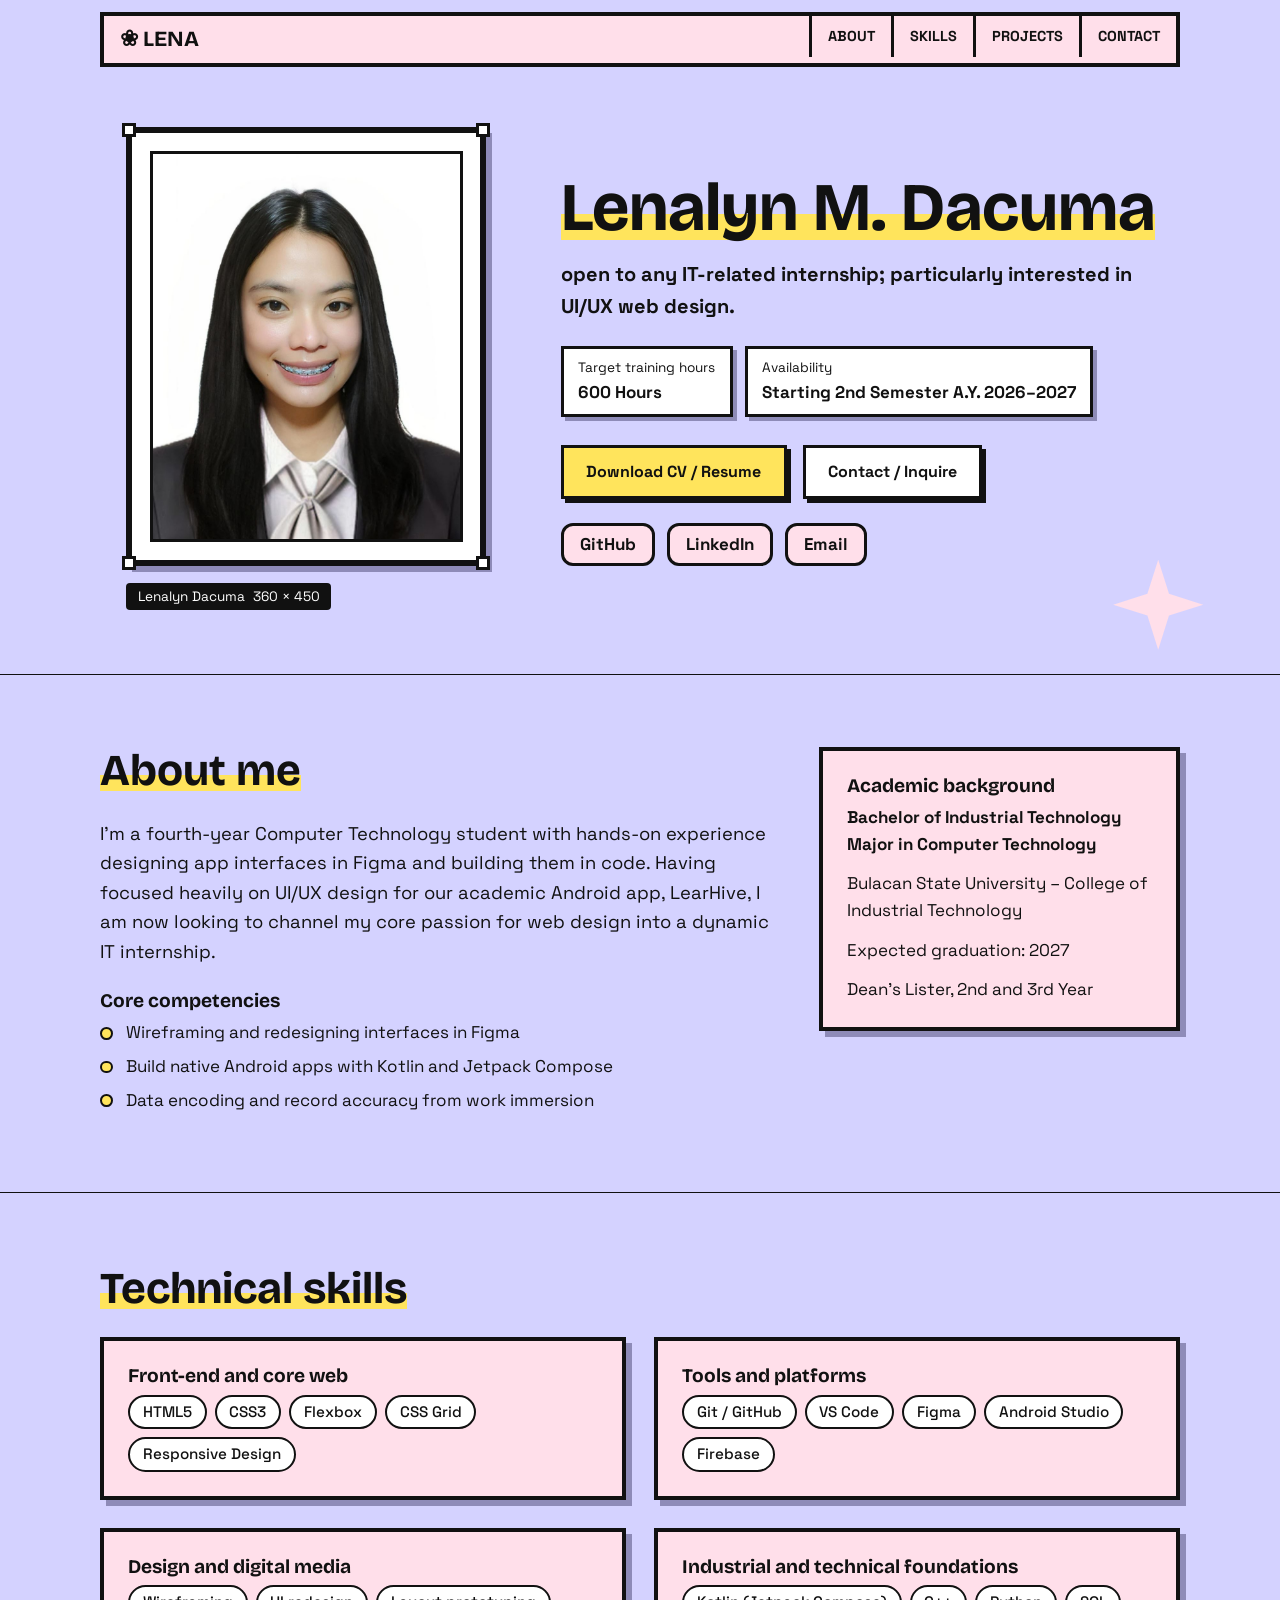
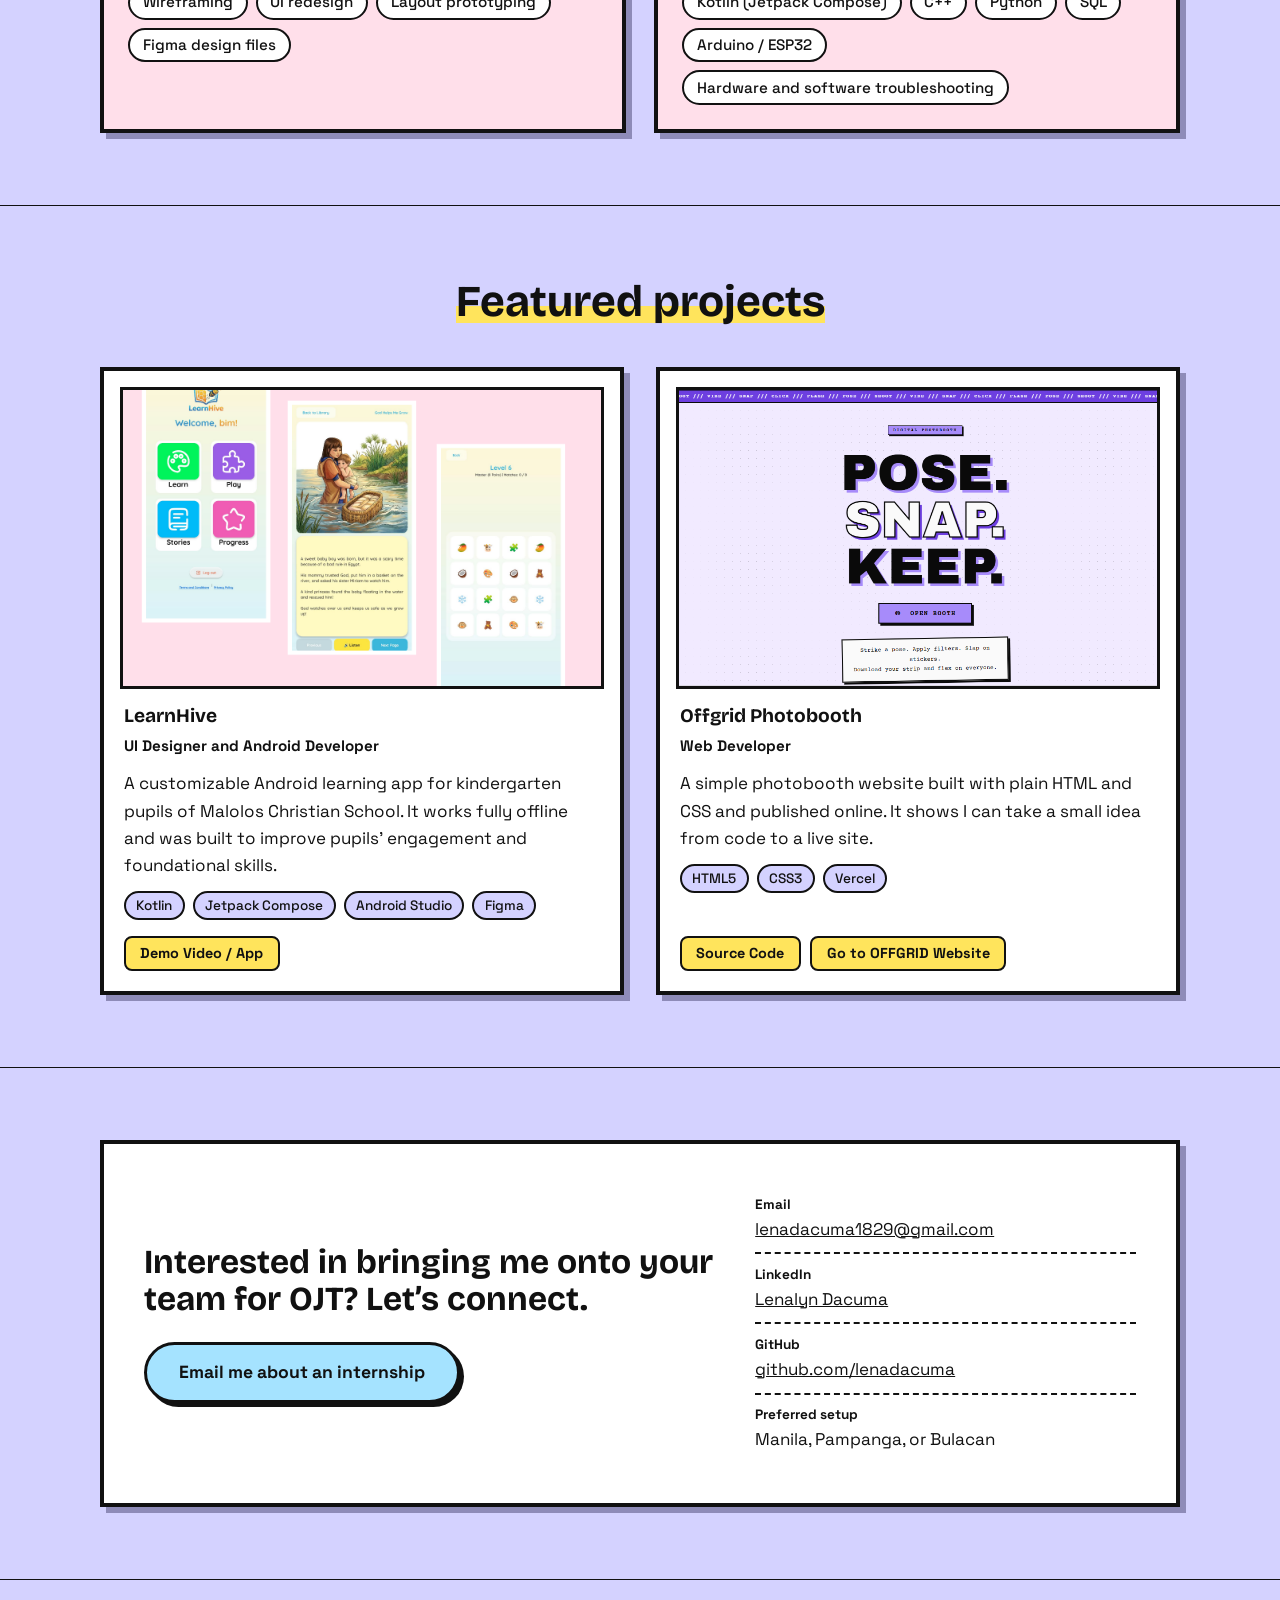
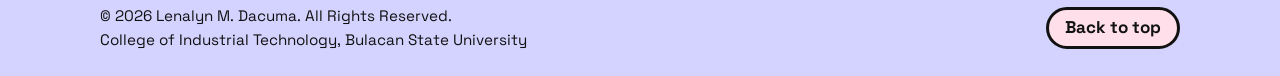
==== index.html @ 5e1abbcd "Add files via upload" ====
<!DOCTYPE html>
<html lang="en">
<head>
  <meta charset="UTF-8">
  <meta name="viewport" content="width=device-width, initial-scale=1">
  <title>Lenalyn M. Dacuma</title>
  <meta name="description" content="Portfolio of Lenalyn M. Dacuma, BIT Computer Technology student at Bulacan State University, open to UI/UX and IT internships.">
  <link rel="icon" href="data:,">
  <link rel="preconnect" href="https://fonts.googleapis.com">
  <link rel="preconnect" href="https://fonts.gstatic.com" crossorigin>
  <link href="https://fonts.googleapis.com/css2?family=Bricolage+Grotesque:wght@600;700&family=Space+Grotesk:wght@400;500;700&display=swap" rel="stylesheet">
  <link rel="stylesheet" href="assets/css/style.css">
</head>
<body id="top">
  <a class="skip-link" href="#about">Skip to content</a>

  <header class="site-header">
    <div class="container header-inner">
      <a class="brand" href="#top">❀ LENA</a>
      <nav aria-label="Main navigation">
        <ul class="nav-list">
          <li><a href="#about">About</a></li>
          <li><a href="#skills">Skills</a></li>
          <li><a href="#projects">Projects</a></li>
          <li><a href="#contact">Contact</a></li>
        </ul>
      </nav>
    </div>
  </header>

  <main>
    <!-- A. HERO -->
    <section class="hero">
      <div class="container hero-grid">
        <div class="hero-text">
          <h1>Lenalyn M. Dacuma</h1>
          <p class="role">open to any IT-related internship; particularly interested in UI/UX web design.</p>

          <dl class="metrics">
            <div>
              <dt>Target training hours</dt>
              <dd>600 Hours</dd>
            </div>
            <div>
              <dt>Availability</dt>
              <dd>Starting 2nd Semester A.Y. 2026–2027</dd>
            </div>
          </dl>

          <div class="cta-row">
            <!-- EDIT: put your CV PDF at assets/Lenalyn_Dacuma_CV.pdf -->
            <a class="btn btn-primary" href="assets/Lenalyn_Dacuma_CV.pdf" download>Download CV / Resume</a>
            <a class="btn btn-ghost" href="#contact">Contact / Inquire</a>
          </div>

          <ul class="channels">
            <li><a href="https://github.com/lenadacuma" target="_blank" rel="noopener">GitHub</a></li>
            <li><a href="https://www.linkedin.com/in/lenalyn-dacuma-a6450b441/" target="_blank" rel="noopener">LinkedIn</a></li>
            <li><a href="mailto:lenadacuma1829@gmail.com">Email</a></li>
          </ul>
        </div>

        <figure class="frame-wrap">
          <div class="frame">
            <!-- EDIT: put your photo at assets/img/profile.jpg (portrait, smart-casual or corporate attire) -->
            <img src="assets/img/profile.jpg" alt="Portrait of Lenalyn M. Dacuma" width="360" height="450">
            <i class="h tl"></i><i class="h tr"></i><i class="h bl"></i><i class="h br"></i>
          </div>
          <figcaption>Lenalyn Dacuma &nbsp;360 × 450</figcaption>
        </figure>
      </div>
    </section>

    <!-- B. ABOUT -->
    <section id="about" class="section">
      <div class="container about-grid">
        <div>
          <h2>About me</h2>
          <p class="lead">I’m a fourth-year Computer Technology student with hands-on experience designing app interfaces in Figma and building them in code. Having focused heavily on UI/UX design for our academic Android app, LearHive, I am now looking to channel my core passion for web design into a dynamic IT internship.</p>
          <h3>Core competencies</h3>
          <ul class="checklist">
            <li>Wireframing and redesigning interfaces in Figma</li>
            <li>Build native Android apps with Kotlin and Jetpack Compose</li>
            <li>Data encoding and record accuracy from work immersion</li>
          </ul>
        </div>

        <aside class="panel" aria-label="Academic background">
          <h3>Academic background</h3>
          <p class="panel-title">Bachelor of Industrial Technology<br>Major in Computer Technology</p>
          <p>Bulacan State University – College of Industrial Technology</p>
          <p>Expected graduation: 2027</p>
          <p>Dean’s Lister, 2nd and 3rd Year</p>
        </aside>
      </div>
    </section>

    <!-- C. SKILLS -->
    <section id="skills" class="section section-alt">
      <div class="container">
        <h2>Technical skills</h2>
        <div class="skills-grid">
          <div class="skill-group">
            <h3>Front-end and core web</h3>
            <ul class="tags">
              <li>HTML5</li><li>CSS3</li><li>Flexbox</li><li>CSS Grid</li><li>Responsive Design</li>
            </ul>
          </div>
          <div class="skill-group">
            <h3>Tools and platforms</h3>
            <ul class="tags">
              <li>Git / GitHub</li><li>VS Code</li><li>Figma</li><li>Android Studio</li><li>Firebase</li>
            </ul>
          </div>
          <div class="skill-group">
            <h3>Design and digital media</h3>
            <ul class="tags">
              <li>Wireframing</li><li>UI redesign</li><li>Layout prototyping</li><li>Figma design files</li>
            </ul>
          </div>
          <div class="skill-group">
            <h3>Industrial and technical foundations</h3>
            <ul class="tags">
              <li>Kotlin (Jetpack Compose)</li><li>C++</li><li>Python</li><li>SQL</li><li>Arduino / ESP32</li><li>Hardware and software troubleshooting</li>
            </ul>
          </div>
        </div>
      </div>
    </section>

    <!-- D. PROJECTS -->
    <section id="projects" class="section">
      <div class="container">
        <h2>Featured projects</h2>
        <div class="projects-grid">

          <article class="project">
            <!-- EDIT: screenshot at assets/img/projects/project1.jpg -->
            <img src="assets/img/projects/project1.png" alt="Screenshot of the LearnHive Android app" width="640" height="400" loading="lazy">
            <div class="project-body">
              <h3>LearnHive</h3>
              <p class="project-role">UI Designer and Android Developer</p> <!-- EDIT: your exact role -->
              <p>A customizable Android learning app for kindergarten pupils of Malolos Christian School. It works fully offline and was built to improve pupils’ engagement and foundational skills.</p>
              <ul class="tags tags-small">
                <li>Kotlin</li><li>Jetpack Compose</li><li>Android Studio</li><li>Figma</li>
              </ul>
              <div class="project-links">
                <!-- EDIT: replace both # links with your real GitHub repo and Figma/demo links -->
                <a href="https://drive.google.com/drive/folders/19wHzmo2LV6h9oRf9MYph3tMaqoU5iXZu?usp=drive_link" target="_blank" rel="noopener">Demo Video / App</a>
              </div>
            </div>
          </article>

          <article class="project">
            <!-- EDIT: screenshot at assets/img/projects/project3.jpg -->
            <img src="assets/img/projects/project3.png" alt="Screenshot of the Offgrid photobooth website" width="640" height="400" loading="lazy">
            <div class="project-body">
              <h3>Offgrid Photobooth</h3>
              <p class="project-role">Web Developer</p> <!-- EDIT -->
              <p>A simple photobooth website built with plain HTML and CSS and published online. It shows I can take a small idea from code to a live site.</p>
              <ul class="tags tags-small">
                <li>HTML5</li><li>CSS3</li><li>Vercel</li>
              </ul>
              <div class="project-links">
                <!-- EDIT: add the Offgrid repo link -->
                <a href="https://github.com/lenadacuma/offgrid" target="_blank" rel="noopener">Source Code</a>
                <a href="https://offgrid-b.vercel.app" target="_blank" rel="noopener">Go to OFFGRID Website</a>
              </div>
            </div>
          </article>

        </div>
      </div>
    </section>

    <!-- E. CONTACT -->
    <section id="contact" class="contact">
      <div class="container contact-grid">
        <div>
          <h2>Interested in bringing me onto your team for OJT? Let’s connect.</h2>
          <a class="btn btn-accent" href="mailto:lenadacuma1829@gmail.com?subject=OJT%20Inquiry%20for%20Lenalyn%20Dacuma">Email me about an internship</a>
        </div>
        <ul class="contact-list">
          <li><span>Email</span><a href="mailto:lenadacuma1829@gmail.com">lenadacuma1829@gmail.com</a></li>
          <li><span>LinkedIn</span><a href="https://www.linkedin.com/in/lenalyn-dacuma-a6450b441/" target="_blank" rel="noopener">Lenalyn Dacuma</a></li>
          <li><span>GitHub</span><a href="https://github.com/lenadacuma" target="_blank" rel="noopener">github.com/lenadacuma</a></li>
          <li><span>Preferred setup</span>Manila, Pampanga, or Bulacan</li>
        </ul>
      </div>
    </section>
  </main>

  <!-- F. FOOTER -->
  <footer class="site-footer">
    <div class="container footer-inner">
      <div>
        <p>© 2026 Lenalyn M. Dacuma. All Rights Reserved.</p>
        <p>College of Industrial Technology, Bulacan State University</p>
      </div>
      <a href="#top">Back to top</a>
    </div>
  </footer>
</body>
</html>
---- assets/css/style.css ----
/* ==========================================================
   Lenalyn M. Dacuma | OJT Portfolio
   Look: lavender page, pink panels, thick black outlines,
   hard offset shadows, yellow highlighter on headings.
   ========================================================== */

:root {
  --lavender: #d4d2ff;
  --pink: #ffdfea;
  --yellow: #ffe45c;
  --sky: #a5e3ff;
  --white: #ffffff;
  --ink: #111111;
  --shadow: #8e8bb8;
  --border: 3px solid var(--ink);
  --offset: 6px 6px 0 var(--shadow);
}

*,
*::before,
*::after {
  box-sizing: border-box;
}

html {
  scroll-behavior: smooth;
  scroll-padding-top: 90px;
}

body {
  margin: 0;
  font-family: "Space Grotesk", system-ui, -apple-system, "Segoe UI", sans-serif;
  font-size: 1.0625rem;
  line-height: 1.6;
  color: var(--ink);
  background: var(--lavender);
  overflow-x: hidden;
}

img {
  max-width: 100%;
  height: auto;
}

h1,
h2,
h3 {
  margin: 0;
  font-family: "Bricolage Grotesque", "Space Grotesk", system-ui, sans-serif;
  line-height: 1.1;
}

p {
  margin: 0 0 0.75rem;
}

a {
  color: inherit;
}

ul {
  margin: 0;
  padding: 0;
  list-style: none;
}

.container {
  width: min(1080px, 100% - 2.5rem);
  margin-inline: auto;
}

:focus-visible {
  outline: 3px solid var(--ink);
  outline-offset: 3px;
}

.skip-link {
  position: absolute;
  left: 1rem;
  top: -4rem;
  padding: 0.5rem 1rem;
  background: var(--yellow);
  border: var(--border);
  z-index: 100;
}

.skip-link:focus {
  top: 1rem;
}

/* ---------- Headings with yellow highlighter ---------- */
h1,
h2 {
  display: inline-block;
  background: linear-gradient(transparent 58%, var(--yellow) 58%, var(--yellow) 92%, transparent 92%);
}

h2 {
  font-size: clamp(1.9rem, 4.5vw, 2.75rem);
  margin-bottom: 1.5rem;
}

h3 {
  font-size: 1.2rem;
  margin-bottom: 0.5rem;
}

/* ---------- Header ---------- */
.site-header {
  position: sticky;
  top: 0;
  z-index: 50;
  padding: 0.75rem 0;
  background: var(--lavender);
}

.header-inner {
  display: flex;
  align-items: stretch;
  justify-content: space-between;
  flex-wrap: wrap;
  background: var(--pink);
  border: 4px solid var(--ink);
}

.brand {
  padding: 0.4rem 1rem;
  font-family: "Bricolage Grotesque", sans-serif;
  font-weight: 700;
  font-size: 1.35rem;
  text-decoration: none;
}

.nav-list {
  display: flex;
  flex-wrap: wrap;
}

.nav-list a {
  display: block;
  padding: 0.55rem 1rem;
  border-left: var(--border);
  font-weight: 700;
  text-decoration: none;
  text-transform: uppercase;
  font-size: 0.9rem;
  transition: background 0.15s;
}

.nav-list a:hover {
  background: var(--yellow);
}

.nav-list a:active {
  background: var(--sky);
}

/* ---------- Buttons ---------- */
.btn {
  display: inline-block;
  padding: 0.7rem 1.4rem;
  font-family: inherit;
  font-size: 1rem;
  font-weight: 700;
  text-decoration: none;
  color: var(--ink);
  border: var(--border);
  box-shadow: 4px 4px 0 var(--ink);
  transition: transform 0.12s, box-shadow 0.12s, background 0.12s;
}

.btn:hover {
  transform: translate(-2px, -2px);
  box-shadow: 6px 6px 0 var(--ink);
}

.btn:active {
  transform: translate(3px, 3px);
  box-shadow: 0 0 0 var(--ink);
}

.btn-primary {
  background: var(--yellow);
}

.btn-ghost {
  background: var(--white);
}

.btn-accent {
  background: var(--sky);
  border-radius: 999px;
  padding: 0.85rem 2rem;
  font-size: 1.1rem;
}

/* ---------- Hero ---------- */
.hero {
  position: relative;
  padding: 3rem 0 4rem;
  border-bottom: 1px solid var(--ink);
}

.hero::after {
  content: "";
  position: absolute;
  right: 6%;
  bottom: 1.5rem;
  width: 90px;
  height: 90px;
  background: var(--pink);
  clip-path: polygon(50% 0, 62% 38%, 100% 50%, 62% 62%, 50% 100%, 38% 62%, 0 50%, 38% 38%);
  pointer-events: none;
}

.hero-grid {
  display: grid;
  grid-template-columns: 0.8fr 1.2fr;
  gap: 3rem;
  align-items: center;
}

.hero-text {
  order: 2;
}

.frame-wrap {
  order: 1;
  margin: 0;
  justify-self: center;
  width: min(100%, 360px);
}

h1 {
  font-size: clamp(2.5rem, 7vw, 4.25rem);
  margin-bottom: 0.75rem;
}

.role {
  font-size: 1.25rem;
  font-weight: 700;
  margin-bottom: 1.5rem;
}

.metrics {
  display: flex;
  flex-wrap: wrap;
  gap: 0.75rem;
  margin: 0 0 1.75rem;
}

.metrics div {
  padding: 0.5rem 0.9rem;
  background: var(--white);
  border: var(--border);
  box-shadow: 4px 4px 0 var(--shadow);
}

.metrics dt {
  font-size: 0.85rem;
}

.metrics dd {
  margin: 0;
  font-weight: 700;
}

.cta-row {
  display: flex;
  flex-wrap: wrap;
  gap: 1rem;
  margin-bottom: 1.5rem;
}

.channels {
  display: flex;
  flex-wrap: wrap;
  gap: 0.75rem;
}

.channels a {
  display: inline-block;
  padding: 0.3rem 1rem;
  background: var(--pink);
  border: var(--border);
  border-radius: 12px;
  font-weight: 700;
  text-decoration: none;
  transition: background 0.15s, transform 0.15s;
}

.channels a:hover {
  background: var(--yellow);
  transform: translateY(-2px);
}

/* Photo in a sketchy white frame with design-tool handles */
.frame {
  position: relative;
  padding: 1.1rem;
  background: var(--white);
  border: 6px solid var(--ink);
  box-shadow: var(--offset);
}

.frame img {
  display: block;
  width: 100%;
  aspect-ratio: 4 / 5;
  object-fit: cover;
  background: var(--pink);
  border: var(--border);
}

.h {
  position: absolute;
  width: 14px;
  height: 14px;
  background: var(--white);
  border: 3px solid var(--ink);
}

.tl { top: -10px; left: -10px; }
.tr { top: -10px; right: -10px; }
.bl { bottom: -10px; left: -10px; }
.br { bottom: -10px; right: -10px; }

figcaption {
  display: inline-block;
  margin-top: 1.1rem;
  padding: 0.15rem 0.7rem;
  background: var(--ink);
  color: var(--white);
  font-size: 0.85rem;
  border-radius: 4px;
}

/* ---------- Sections ---------- */
.section {
  padding: 4.5rem 0;
  border-bottom: 1px solid var(--ink);
}

.lead {
  font-size: 1.15rem;
  margin-bottom: 1.5rem;
}

.about-grid {
  display: grid;
  grid-template-columns: 1.3fr 0.7fr;
  gap: 3rem;
  align-items: start;
}

.checklist li {
  position: relative;
  padding-left: 1.6rem;
  margin-bottom: 0.4rem;
}

.checklist li::before {
  content: "";
  position: absolute;
  left: 0;
  top: 0.45em;
  width: 0.8rem;
  height: 0.8rem;
  background: var(--yellow);
  border: 2px solid var(--ink);
  border-radius: 50%;
}

.panel {
  padding: 1.5rem;
  background: var(--pink);
  border: 4px solid var(--ink);
  box-shadow: var(--offset);
}

.panel-title {
  font-weight: 700;
}

.panel p:last-child {
  margin-bottom: 0;
}

/* ---------- Skills ---------- */
.skills-grid {
  display: grid;
  grid-template-columns: repeat(2, 1fr);
  gap: 1.75rem;
}

.skill-group {
  padding: 1.5rem;
  background: var(--pink);
  border: 4px solid var(--ink);
  box-shadow: var(--offset);
}

.tags {
  display: flex;
  flex-wrap: wrap;
  gap: 0.5rem;
}

.tags li {
  padding: 0.2rem 0.8rem;
  background: var(--white);
  border: 2px solid var(--ink);
  border-radius: 999px;
  font-size: 0.95rem;
  font-weight: 500;
}

.tags-small li {
  font-size: 0.85rem;
  padding: 0.1rem 0.65rem;
  background: var(--lavender);
}

/* ---------- Projects ---------- */
#projects {
  position: relative;
}

#projects h2 {
  display: block;
  width: fit-content;
  margin-inline: auto;
  margin-bottom: 2.5rem;
}

.projects-grid {
  display: grid;
  grid-template-columns: repeat(auto-fit, minmax(290px, 1fr));
  gap: 2rem;
}

.project {
  display: flex;
  flex-direction: column;
  background: var(--white);
  border: 4px solid var(--ink);
  box-shadow: var(--offset);
  transition: transform 0.15s, box-shadow 0.15s;
}

.project:hover {
  transform: translate(-3px, -3px);
  box-shadow: 9px 9px 0 var(--shadow);
}

.project img {
  display: block;
  width: calc(100% - 2rem);
  margin: 1rem 1rem 0;
  aspect-ratio: 16 / 10;
  object-fit: cover;
  background: var(--pink);
  border: var(--border);
}

.project-body {
  display: flex;
  flex-direction: column;
  flex: 1;
  padding: 1rem 1.25rem 1.25rem;
}

.project-role {
  font-weight: 700;
  font-size: 0.95rem;
}

.project-body .tags {
  margin-bottom: 1rem;
}

.project-links {
  display: flex;
  flex-wrap: wrap;
  gap: 0.6rem;
  margin-top: auto;
}

.project-links a {
  padding: 0.25rem 0.9rem;
  background: var(--yellow);
  border: 2px solid var(--ink);
  border-radius: 8px;
  font-size: 0.9rem;
  font-weight: 700;
  text-decoration: none;
  transition: background 0.15s;
}

.project-links a:hover {
  background: var(--sky);
}

/* ---------- Contact ---------- */
.contact {
  padding: 4.5rem 0;
}

.contact-grid {
  display: grid;
  grid-template-columns: 1.2fr 0.8fr;
  gap: 2.5rem;
  align-items: center;
  padding: 2.5rem;
  background: var(--white);
  border: 4px solid var(--ink);
  box-shadow: var(--offset);
}

.contact h2 {
  display: block;
  font-size: clamp(1.5rem, 3.5vw, 2.1rem);
  background: none;
  margin-bottom: 1.5rem;
}

.contact-list li {
  display: flex;
  flex-direction: column;
  padding: 0.6rem 0;
  border-bottom: 2px dashed var(--ink);
  overflow-wrap: anywhere;
}

.contact-list li:last-child {
  border-bottom: 0;
}

.contact-list span {
  font-size: 0.85rem;
  font-weight: 700;
}

.contact-list a:hover {
  background: var(--yellow);
}

/* ---------- Footer ---------- */
.site-footer {
  padding: 1.5rem 0;
  border-top: 1px solid var(--ink);
}

.footer-inner {
  display: flex;
  flex-wrap: wrap;
  align-items: center;
  justify-content: space-between;
  gap: 1rem;
}

.site-footer p {
  margin: 0;
  font-size: 0.95rem;
}

.site-footer a {
  padding: 0.3rem 1rem;
  background: var(--pink);
  border: var(--border);
  border-radius: 999px;
  font-weight: 700;
  text-decoration: none;
  transition: background 0.15s;
}

.site-footer a:hover {
  background: var(--yellow);
}

/* ---------- Tablet ---------- */
@media (max-width: 860px) {
  .hero-grid,
  .about-grid,
  .contact-grid {
    grid-template-columns: 1fr;
  }

  .hero-text,
  .frame-wrap {
    order: 0;
  }

  .hero::after {
    width: 60px;
    height: 60px;
  }
}

/* ---------- Mobile ---------- */
@media (max-width: 560px) {
  body {
    font-size: 1rem;
  }

  .header-inner {
    justify-content: center;
  }

  .nav-list a {
    padding: 0.5rem 0.7rem;
    font-size: 0.8rem;
  }

  .skills-grid {
    grid-template-columns: 1fr;
  }

  .section,
  .contact {
    padding: 3rem 0;
  }

  .contact-grid {
    padding: 1.5rem;
  }

  .btn {
    width: 100%;
    text-align: center;
  }

  .hero::after {
    display: none;
  }
}

@media (prefers-reduced-motion: reduce) {
  html {
    scroll-behavior: auto;
  }

  * {
    transition: none !important;
  }
}
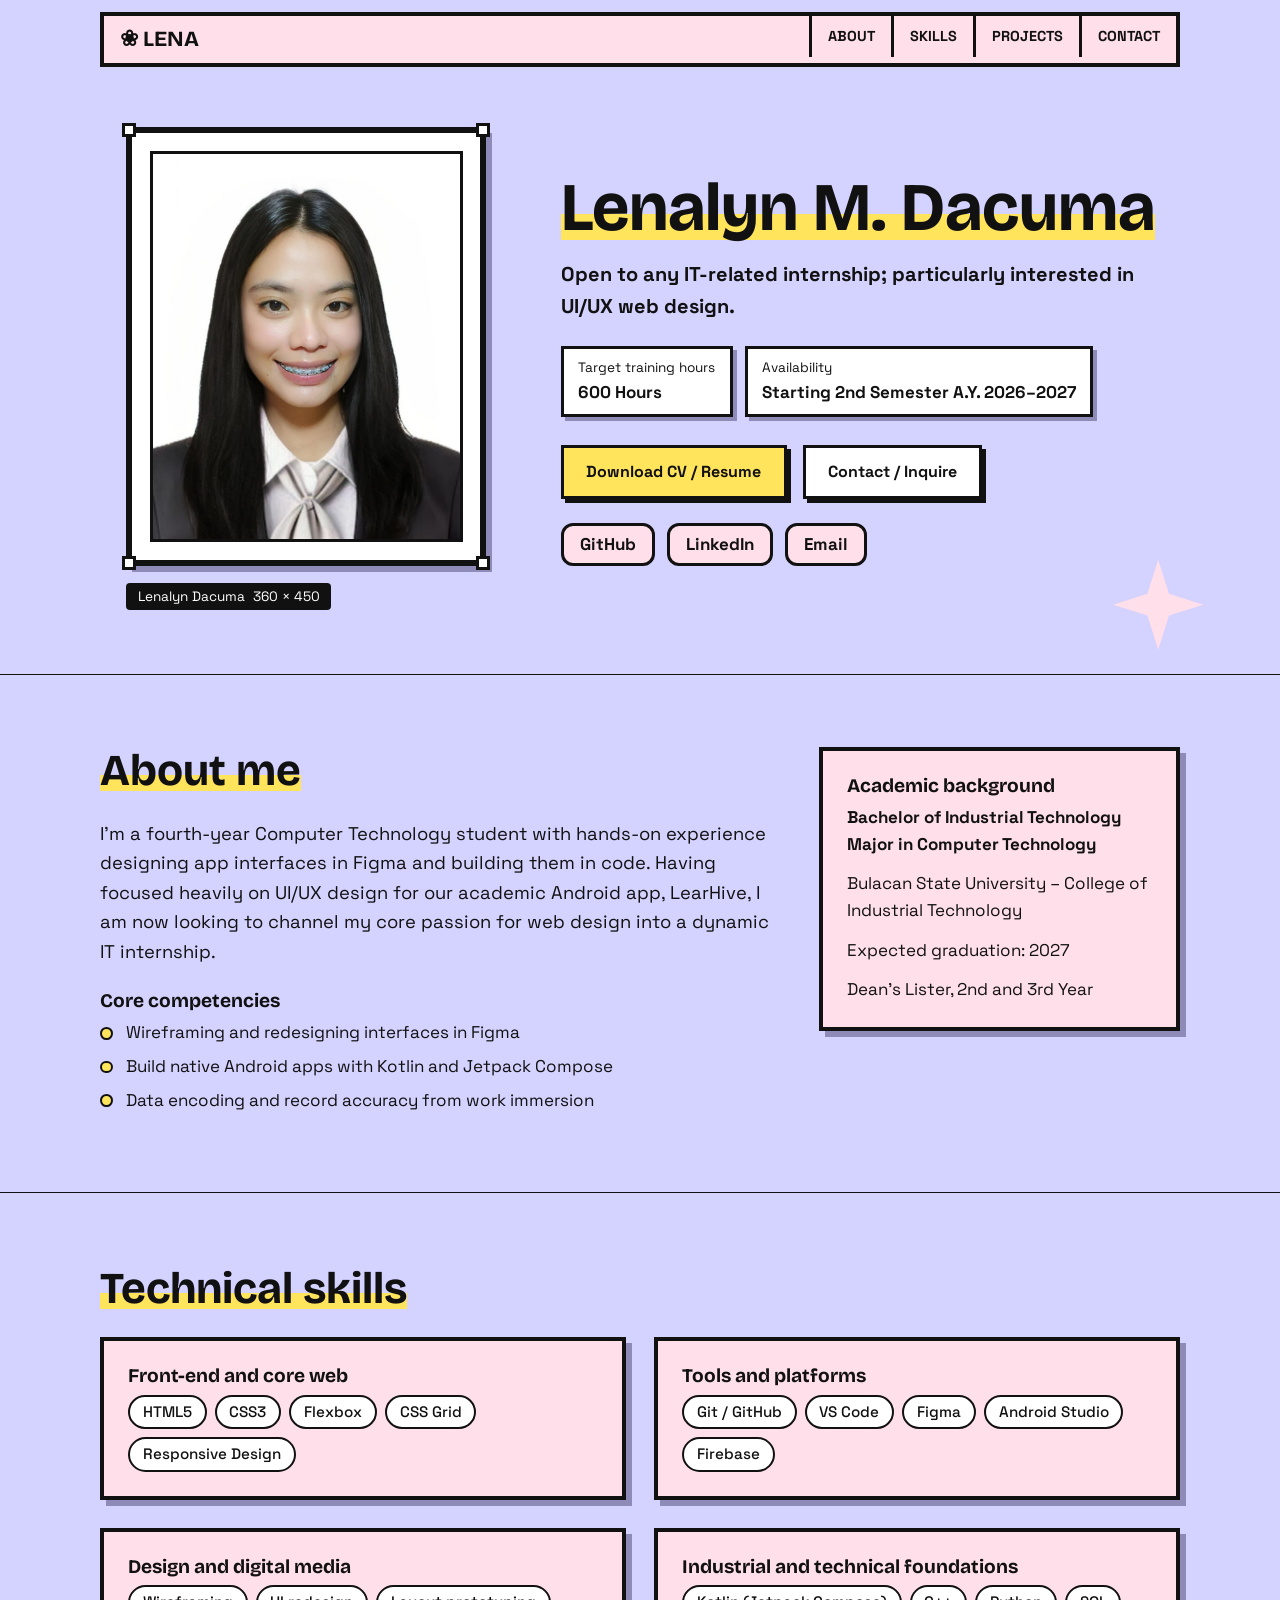
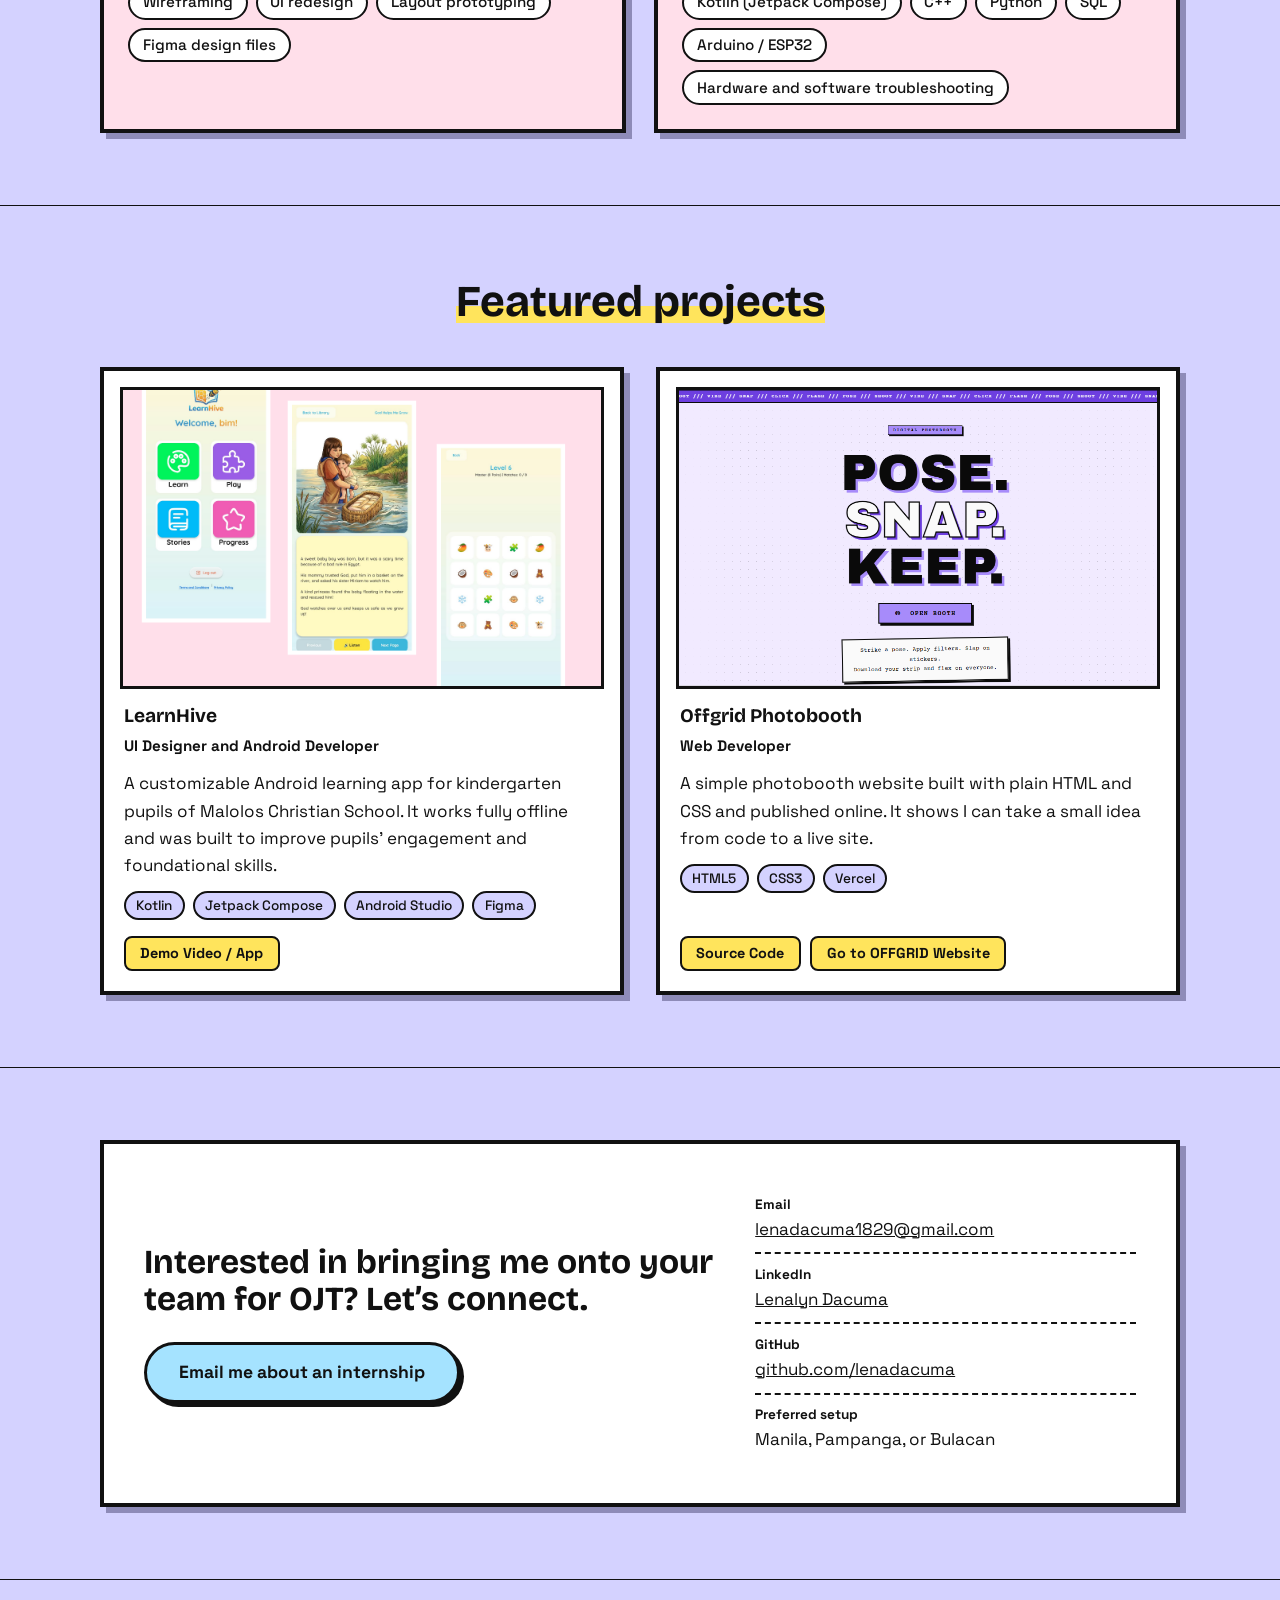
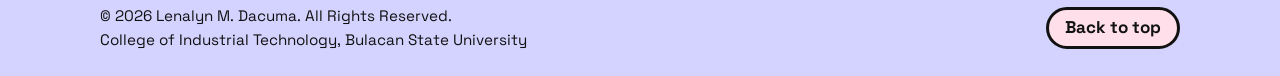
==== commit bb0c1895: "Add files via upload" ====
--- a/index.html
+++ b/index.html
@@ -3,7 +3,7 @@
 <head>
   <meta charset="UTF-8">
   <meta name="viewport" content="width=device-width, initial-scale=1">
-  <title>Lenalyn M. Dacuma</title>
+  <title>Lenalyn M. Dacuma | Portfolio</title>
   <meta name="description" content="Portfolio of Lenalyn M. Dacuma, BIT Computer Technology student at Bulacan State University, open to UI/UX and IT internships.">
   <link rel="icon" href="data:,">
   <link rel="preconnect" href="https://fonts.googleapis.com">
@@ -34,7 +34,7 @@
       <div class="container hero-grid">
         <div class="hero-text">
           <h1>Lenalyn M. Dacuma</h1>
-          <p class="role">open to any IT-related internship; particularly interested in UI/UX web design.</p>
+          <p class="role">Open to any IT-related internship; particularly interested in UI/UX web design.</p>
 
           <dl class="metrics">
             <div>
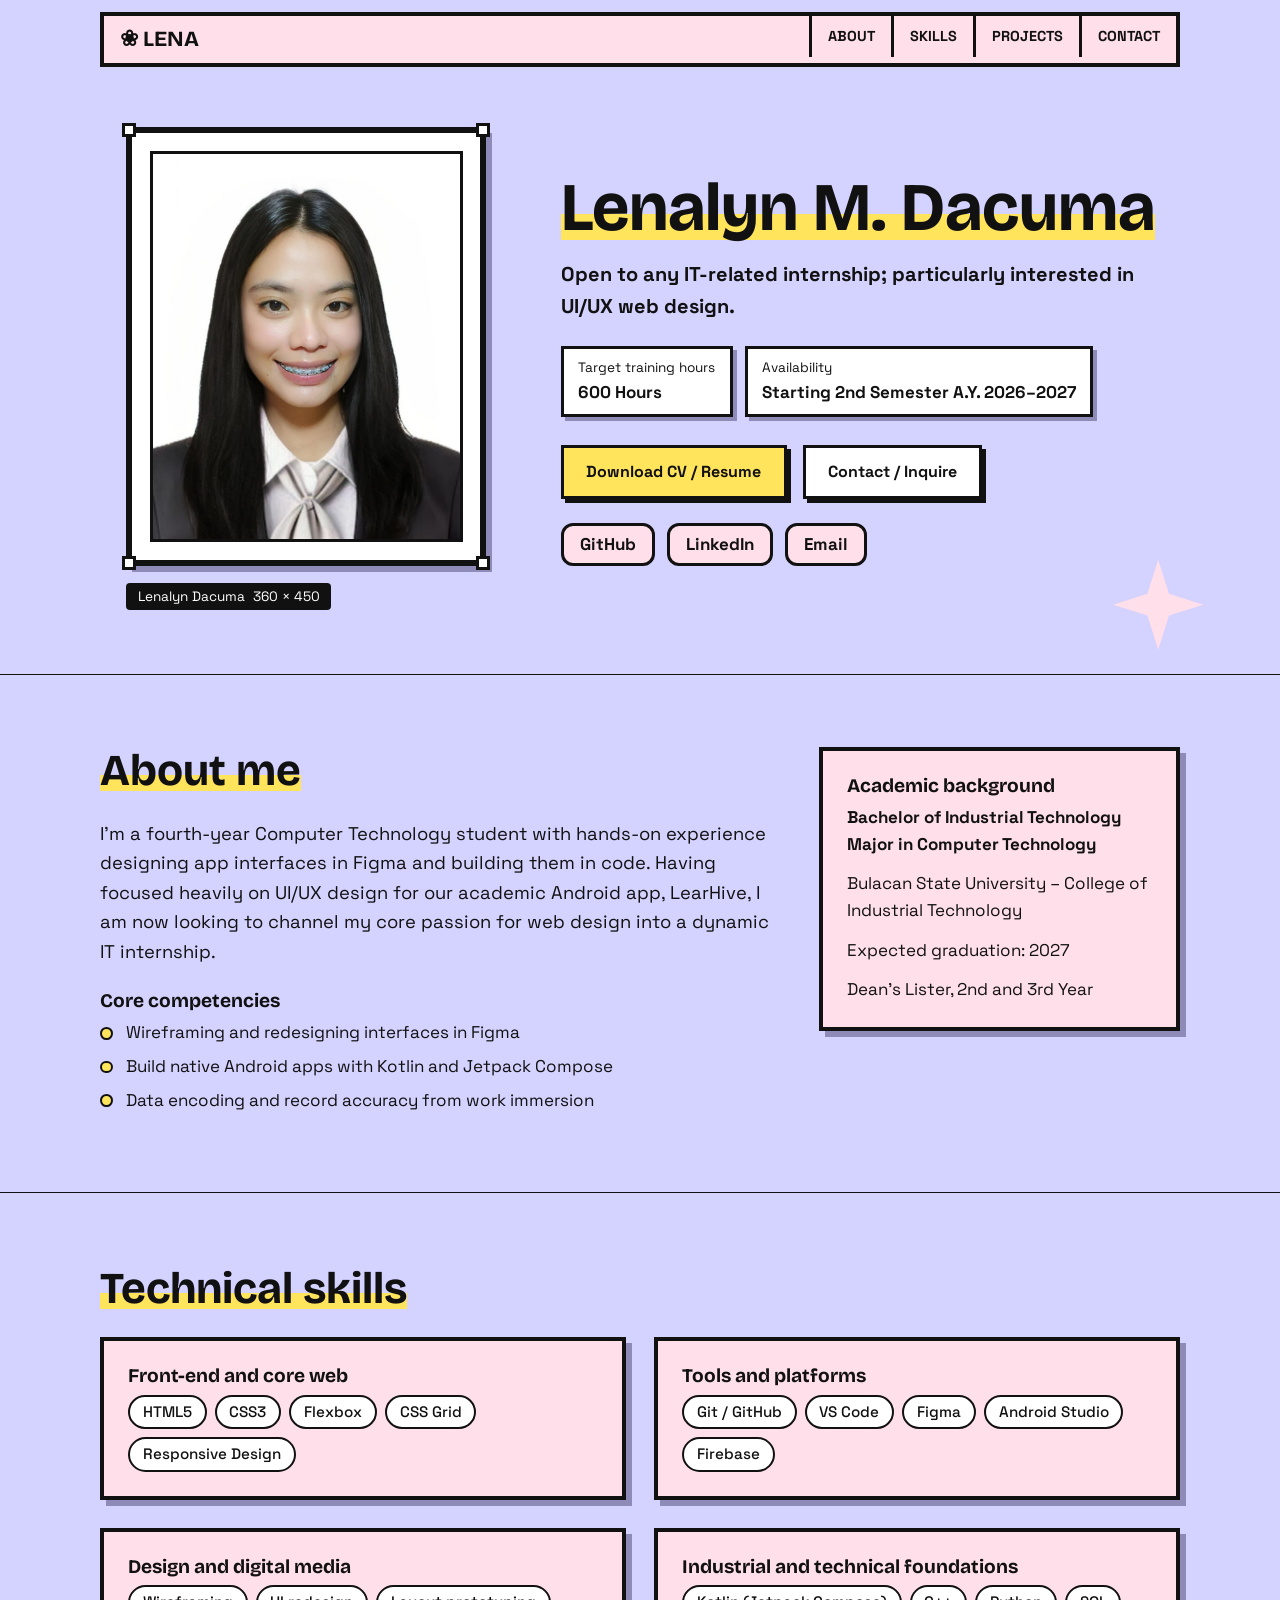
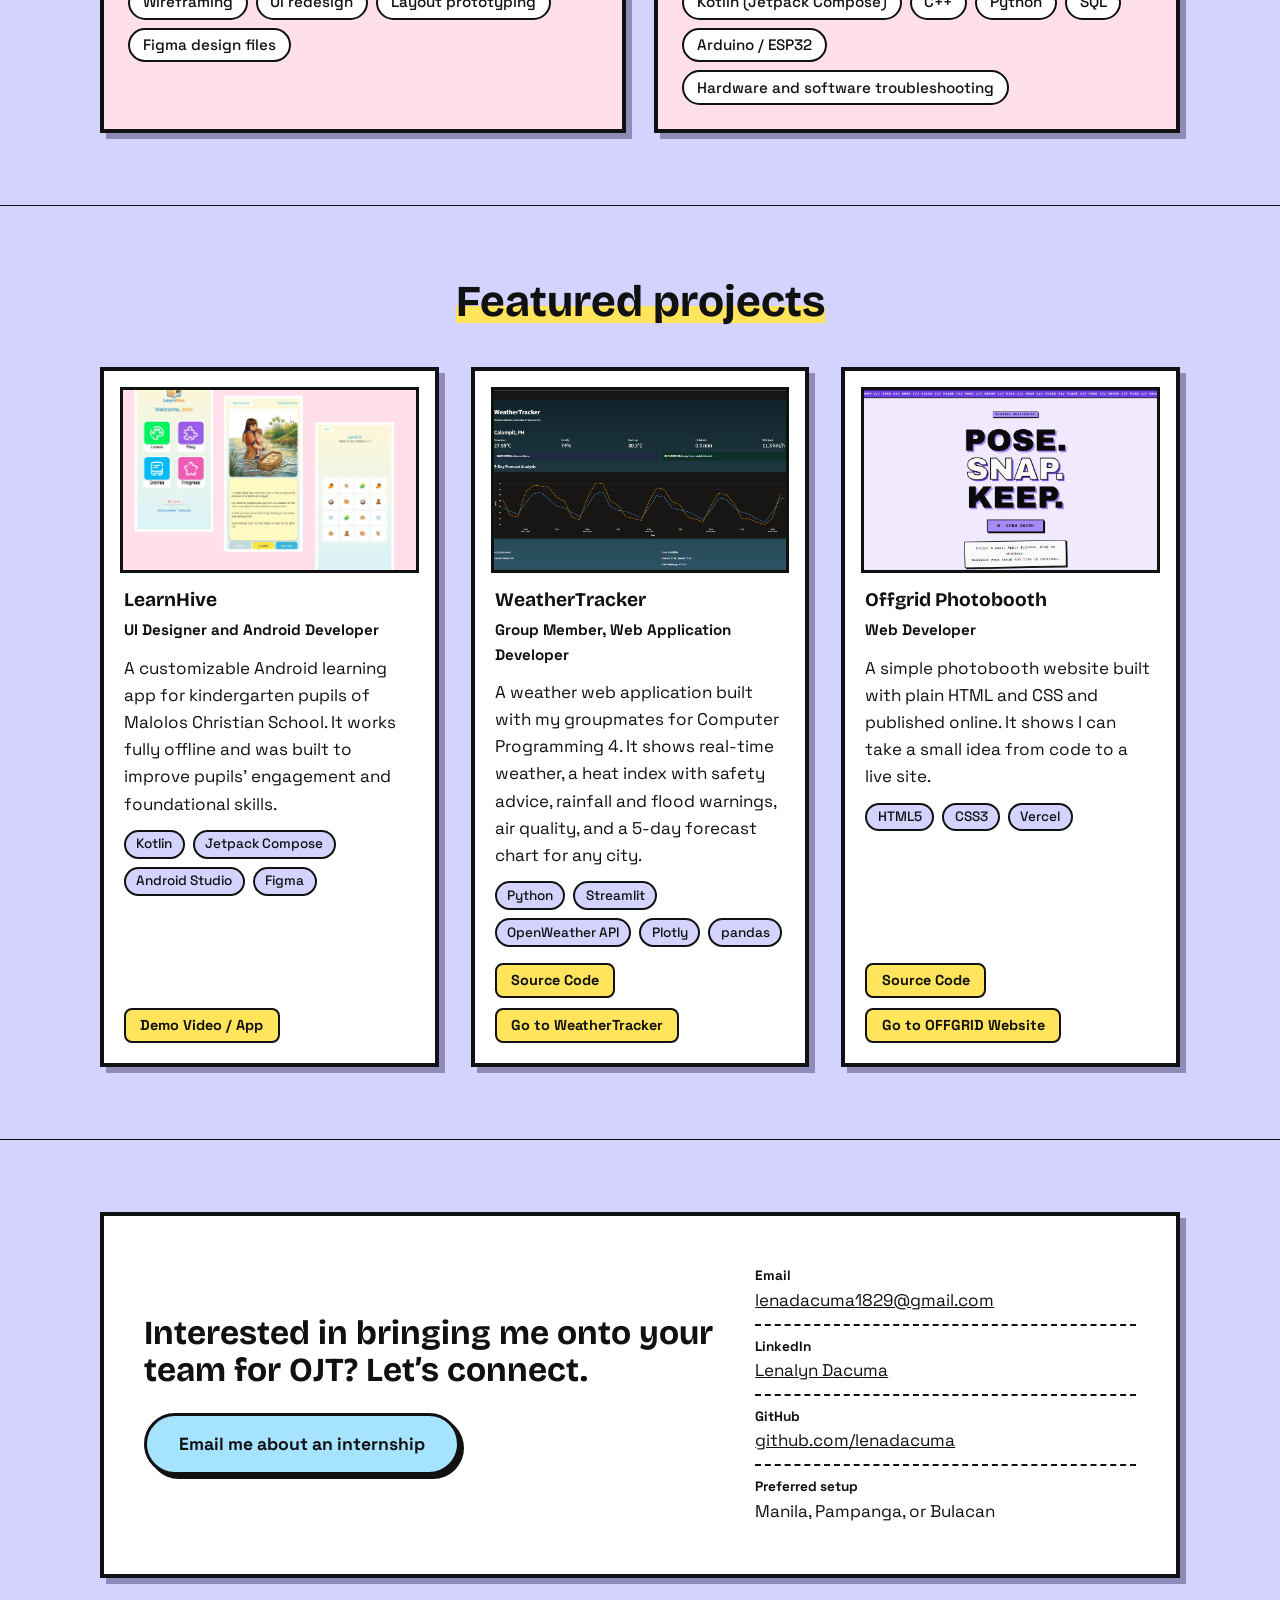
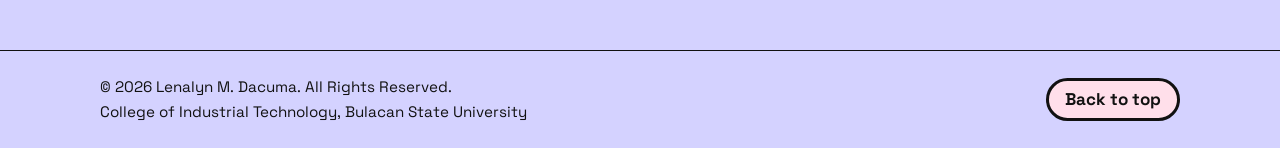
==== commit 7fcbf27a: "Add files via upload" ====
--- a/index.html
+++ b/index.html
@@ -152,6 +152,23 @@
           </article>
 
           <article class="project">
+            <!-- EDIT: put your weather app screenshot at assets/img/projects/project2.png -->
+            <img src="assets/img/projects/project2.png" alt="Screenshot of the WeatherTracker web application" width="640" height="400" loading="lazy">
+            <div class="project-body">
+              <h3>WeatherTracker</h3>
+              <p class="project-role">Group Member, Web Application Developer</p> <!-- EDIT: your exact role -->
+              <p>A weather web application built with my groupmates for Computer Programming 4. It shows real-time weather, a heat index with safety advice, rainfall and flood warnings, air quality, and a 5-day forecast chart for any city.</p>
+              <ul class="tags tags-small">
+                <li>Python</li><li>Streamlit</li><li>OpenWeather API</li><li>Plotly</li><li>pandas</li>
+              </ul>
+              <div class="project-links">
+                <a href="https://github.com/anderei1213/bsu-weather-tracker-app" target="_blank" rel="noopener">Source Code</a>
+                <a href="https://bsu-weather-tracker-app.streamlit.app/" target="_blank" rel="noopener">Go to WeatherTracker</a>
+              </div>
+            </div>
+          </article>
+
+          <article class="project">
             <!-- EDIT: screenshot at assets/img/projects/project3.jpg -->
             <img src="assets/img/projects/project3.png" alt="Screenshot of the Offgrid photobooth website" width="640" height="400" loading="lazy">
             <div class="project-body">
